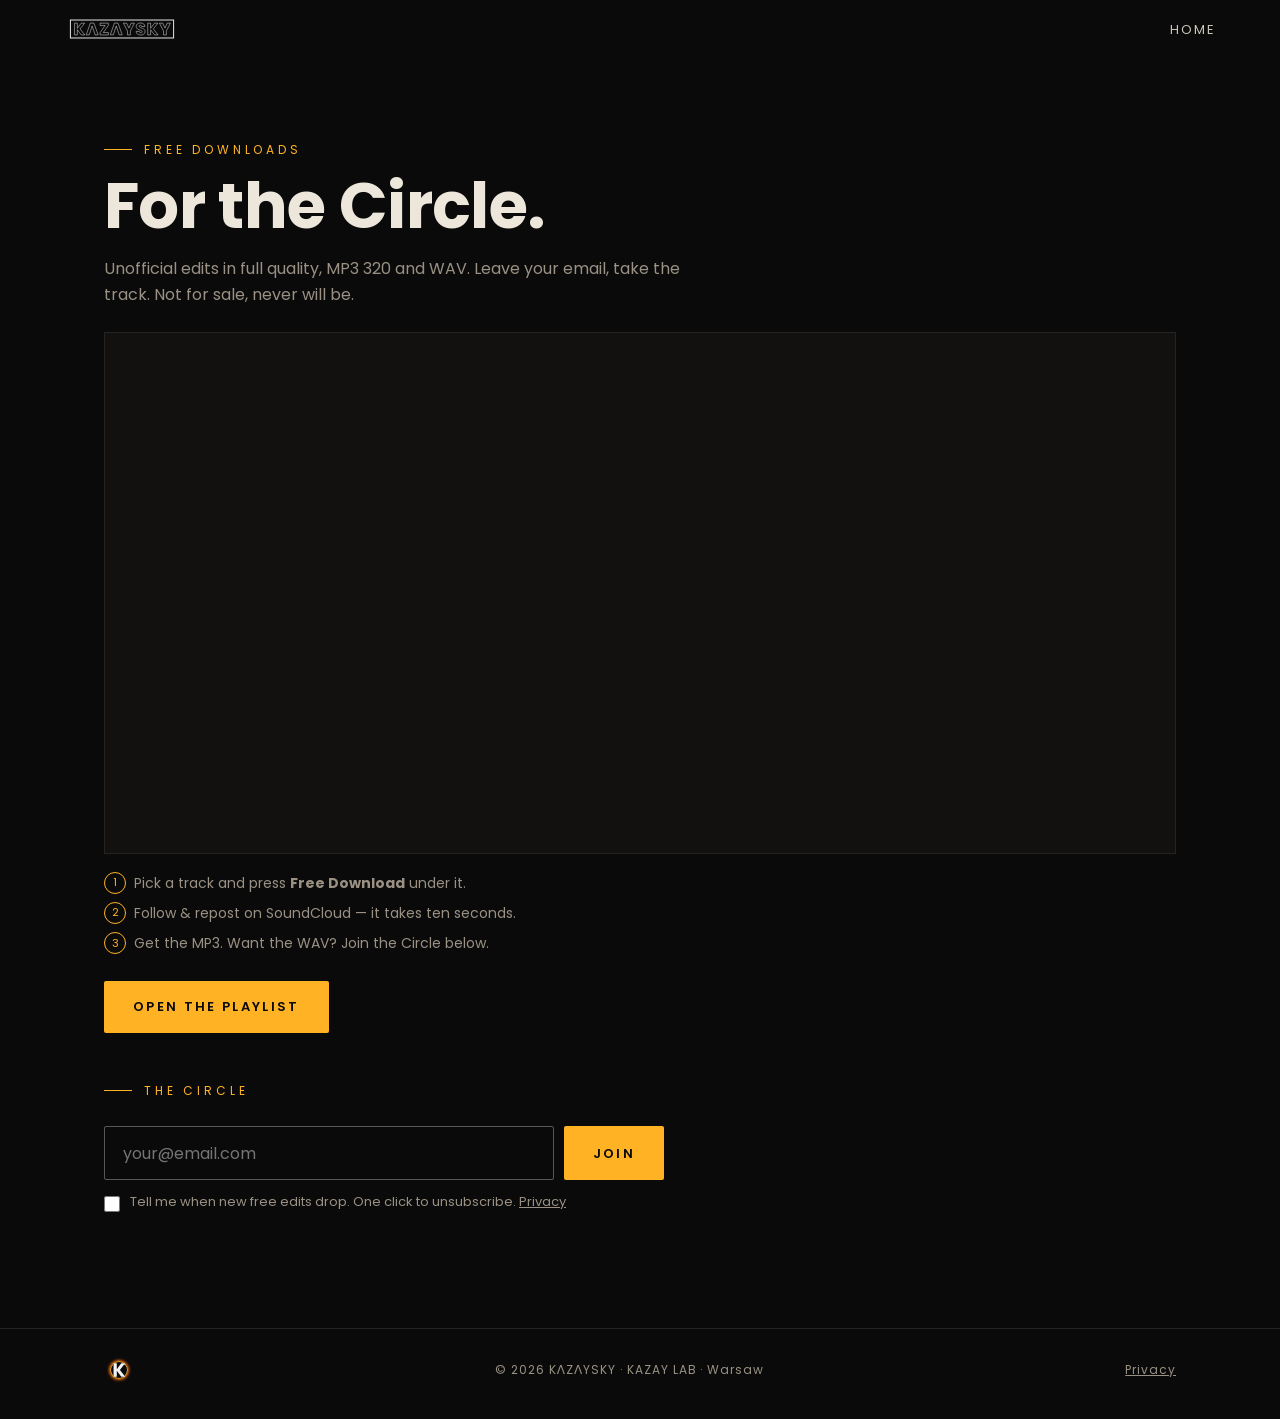
==== free/index.html @ 0b938a01 "Free steps: match Hypeddit flow (follow+repost → MP3, WAV via Circle) Co-Authored-By: Claude Opus 5." ====
<!doctype html>
<html lang="en"><head><meta charset="utf-8"><meta name="viewport" content="width=device-width, initial-scale=1, viewport-fit=cover">
<title>Free downloads — KΛZΛYSKY</title><meta name="description" content="Free KAZAYSKY bootlegs and remixes in MP3 320 and WAV."><meta name="theme-color" content="#0a0a0a"><link rel="canonical" href="https://kazaysky.com/free/">
<meta property="og:title" content="Free downloads — KΛZΛYSKY"><meta property="og:description" content="Free KAZAYSKY bootlegs and remixes in MP3 320 and WAV."><meta property="og:image" content="https://kazaysky.com/assets/img/og.jpg"><meta name="twitter:card" content="summary_large_image">
<link rel="icon" href="/assets/k-sun.svg" type="image/svg+xml">
<link rel="preconnect" href="https://fonts.googleapis.com"><link rel="preconnect" href="https://fonts.gstatic.com" crossorigin>
<link href="https://fonts.googleapis.com/css2?family=Lora:ital,wght@1,400;1,500&family=Poppins:wght@300;400;600;700&display=swap" rel="stylesheet">
<link rel="stylesheet" href="/assets/style.css?v=3"></head><body>

<nav class="nav solid" aria-label="Main"><a class="brand" href="/"><img src="/assets/logo-wide.svg" alt="KΛZΛYSKY" width="156" height="26"></a><ul style="display:flex"><li><a href="/">Home</a></li></ul></nav>
<main><section style="padding-top:140px"><div class="wrap">
<p class="kicker">Free downloads</p><h2>For the Circle.</h2>
<p class="body">Unofficial edits in full quality, MP3 320 and WAV. Leave your email, take the track. Not for sale, never will be.</p>
<div class="playlist"><iframe class="sc-list" data-sc="freePlaylist" data-height="520" title="Free downloads playlist on SoundCloud" loading="lazy" allow="autoplay"></iframe></div>
<ol class="steps"><li>Pick a track and press <b>Free Download</b> under it.</li><li>Follow &amp; repost on SoundCloud — it takes ten seconds.</li><li>Get the MP3. Want the WAV? Join the Circle below.</li></ol>
<div class="btn-row" style="margin-top:26px"><a class="btn btn-amber" data-href="freePlaylist" href="https://soundcloud.com/kazaysky" target="_blank" rel="noopener">Open the playlist</a></div>
<form class="form" data-form="newsletter" novalidate style="margin:48px 0 0;max-width:560px">
  <p class="kicker">The Circle</p>
  <div class="row"><label class="sr" for="f-email">Email</label><input id="f-email" type="email" name="email" placeholder="your@email.com" autocomplete="email" required><button class="btn btn-amber" type="submit">Join</button></div>
  <label class="consent"><input type="checkbox" name="consent"> <span>Tell me when new free edits drop. One click to unsubscribe. <a href="/privacy/">Privacy</a></span></label>
  <p class="msg" role="status" aria-live="polite"></p>
</form>
</div></section></main>
<footer><div class="wrap"><img src="/assets/k-sun.svg" alt="" width="30" height="30"><span>© <span data-year>2026</span> KΛZΛYSKY · KAZAY LAB · Warsaw</span><a href="/privacy/">Privacy</a></div></footer>
<script src="/assets/app.js?v=4"></script></body></html>
---- assets/style.css ----
/* KΛZΛYSKY — kazaysky.com
   Matte black, amber light, glitch. Mobile first. */
:root{
  --bg:#0a0a0a; --bg-2:#121110; --line:#262320;
  --text:#ede6da; --muted:#9a9184; --amber:#ffb224; --amber-deep:#e8590c;
  --sans:'Poppins',system-ui,-apple-system,sans-serif; --serif:'Lora',Georgia,serif;
  --pad:clamp(20px,5vw,64px); --max:1200px;
}
*{box-sizing:border-box;margin:0;padding:0}
html{scroll-behavior:smooth;-webkit-text-size-adjust:100%}
body{background:var(--bg);color:var(--text);font-family:var(--sans);font-weight:400;line-height:1.6;overflow-x:hidden}
img,video{display:block;max-width:100%}
a{color:inherit}
::selection{background:var(--amber);color:#000}
.wrap{max-width:var(--max);margin:0 auto;padding:0 var(--pad)}

/* ---------- nav ---------- */
.nav{position:fixed;inset:0 0 auto 0;z-index:50;display:flex;align-items:center;justify-content:space-between;padding:16px var(--pad);transition:background .3s,backdrop-filter .3s}
.nav.solid{background:rgba(10,10,10,.82);backdrop-filter:blur(12px);-webkit-backdrop-filter:blur(12px);border-bottom:1px solid var(--line)}
.nav .brand img{height:26px;width:auto}
.nav ul{list-style:none;display:none;gap:28px}
.nav ul a{text-decoration:none;font-size:13px;letter-spacing:.16em;text-transform:uppercase;color:var(--text);opacity:.85}
.nav ul a:hover{color:var(--amber);opacity:1}
.burger{background:none;border:0;width:40px;height:40px;display:grid;place-items:center;cursor:pointer}
.burger span{display:block;width:24px;height:2px;background:var(--text);box-shadow:0 7px 0 var(--text),0 -7px 0 var(--text)}
.nav.open{background:rgba(10,10,10,.97);bottom:0;align-items:flex-start;flex-wrap:wrap}
.nav.open ul{display:flex;flex-direction:column;width:100%;gap:22px;padding:48px 0 0}
.nav.open ul a{font-size:22px}
@media(min-width:900px){.nav ul{display:flex}.burger{display:none}}

/* ---------- buttons ---------- */
.btn{display:inline-flex;align-items:center;justify-content:center;gap:10px;min-height:52px;padding:0 28px;border-radius:2px;font:600 13px/1 var(--sans);letter-spacing:.18em;text-transform:uppercase;text-decoration:none;cursor:pointer;transition:transform .2s,box-shadow .2s,background .2s,color .2s;border:1px solid transparent}
.btn-amber{background:var(--amber);color:#0a0a0a;box-shadow:0 0 0 rgba(255,178,36,0)}
.btn-amber:hover{box-shadow:0 0 34px rgba(255,178,36,.45);transform:translateY(-1px)}
.btn-ghost{border-color:rgba(237,230,218,.4);color:var(--text);background:rgba(10,10,10,.25)}
.btn-ghost:hover{border-color:var(--amber);color:var(--amber)}
.btn-row{display:flex;flex-wrap:wrap;gap:12px}

/* ---------- hero ---------- */
.hero{position:relative;min-height:100svh;display:flex;align-items:flex-end;overflow:hidden}
.hero video,.hero .poster{position:absolute;inset:0;width:100%;height:100%;object-fit:cover}
.hero::after{content:"";position:absolute;inset:0;background:linear-gradient(180deg,rgba(10,10,10,.6) 0%,rgba(10,10,10,0) 24%,rgba(10,10,10,.1) 50%,rgba(10,10,10,.94) 84%,#0a0a0a 100%),radial-gradient(ellipse 80% 60% at 50% 110%,rgba(232,89,12,.28),transparent 70%)}
.hero::before{content:"";position:absolute;inset:-10%;z-index:1;pointer-events:none;background:radial-gradient(circle at 30% 70%,rgba(255,178,36,.10),transparent 45%),radial-gradient(circle at 75% 30%,rgba(232,89,12,.10),transparent 40%);animation:drift 18s ease-in-out infinite alternate;mix-blend-mode:screen}
@keyframes drift{from{transform:translate3d(-3%,2%,0) scale(1)}to{transform:translate3d(3%,-2%,0) scale(1.08)}}
@media(prefers-reduced-motion:reduce){.hero::before{animation:none}}
.hero-in{position:relative;z-index:2;width:100%;padding:0 var(--pad) clamp(40px,8vh,90px);max-width:var(--max);margin:0 auto}
.hero .logo{width:min(74vw,460px);height:auto;margin:0 0 18px -6px;filter:drop-shadow(0 4px 24px rgba(0,0,0,.6))}
.hero .tag{font:italic 500 clamp(19px,2.4vw,26px)/1.35 var(--serif);margin-bottom:8px}
.hero .genre{font-size:13px;letter-spacing:.28em;text-transform:uppercase;color:var(--amber);margin-bottom:6px}
.hero .role{font-size:12px;letter-spacing:.32em;text-transform:uppercase;color:var(--muted);margin-bottom:28px}
.scroll-cue{position:absolute;right:var(--pad);bottom:clamp(40px,8vh,90px);z-index:2;writing-mode:vertical-rl;font-size:11px;letter-spacing:.3em;text-transform:uppercase;color:var(--muted);display:none}
@media(min-width:900px){.scroll-cue{display:block}}

/* ---------- sections ---------- */
section{padding:clamp(72px,12vw,140px) 0;position:relative}
.kicker{font-size:12px;letter-spacing:.32em;text-transform:uppercase;color:var(--amber);margin-bottom:14px;display:flex;align-items:center;gap:12px}
.kicker::before{content:"";width:28px;height:1px;background:var(--amber)}
h2{font:700 clamp(34px,6vw,64px)/1.02 var(--sans);letter-spacing:-.01em;margin-bottom:18px}
h3{font:600 20px/1.25 var(--sans)}
.lede{font:italic 400 clamp(18px,2vw,22px)/1.5 var(--serif);color:var(--text);max-width:40ch}
p.body{color:var(--muted);max-width:60ch}
.hr{height:1px;background:linear-gradient(90deg,transparent,var(--amber),transparent);opacity:.5;margin:0 auto;max-width:var(--max)}

/* release */
.release{display:grid;gap:clamp(28px,5vw,64px);align-items:center}
@media(min-width:900px){.release{grid-template-columns:1fr 1fr}}
.cover{position:relative;aspect-ratio:1;box-shadow:0 30px 80px rgba(232,89,12,.18)}
.cover img{width:100%;height:100%;object-fit:cover}
.status{display:inline-block;font-size:11px;letter-spacing:.24em;text-transform:uppercase;border:1px solid var(--amber);color:var(--amber);padding:6px 12px;margin-bottom:18px}
.countdown{display:flex;gap:22px;margin:22px 0 26px}
.countdown div{text-align:left}
.countdown b{display:block;font:700 34px/1 var(--sans);font-variant-numeric:tabular-nums}
.countdown small{font-size:10px;letter-spacing:.24em;color:var(--muted);text-transform:uppercase}
.platforms{display:flex;flex-wrap:wrap;gap:10px;margin-top:22px}
.platforms a{font-size:12px;letter-spacing:.14em;text-transform:uppercase;text-decoration:none;border:1px solid var(--line);padding:12px 16px;color:var(--text)}
.platforms a:hover{border-color:var(--amber);color:var(--amber)}
.sc{margin-top:26px;border:0;width:100%;height:166px;filter:grayscale(.2)}
.more-tracks{margin-top:48px;display:grid;gap:1px;background:var(--line);border:1px solid var(--line)}
.more-tracks a{display:flex;justify-content:space-between;align-items:center;gap:16px;padding:18px 20px;background:var(--bg);text-decoration:none;transition:background .2s}
.more-tracks a:hover{background:var(--bg-2)}
.more-tracks span{color:var(--muted);font-size:12px;letter-spacing:.14em;text-transform:uppercase;white-space:nowrap}

/* film */
.film{display:grid;gap:clamp(28px,5vw,64px);align-items:center}
@media(min-width:900px){.film{grid-template-columns:minmax(0,420px) 1fr}}
.reel{position:relative;aspect-ratio:9/16;max-height:82vh;background:#000;overflow:hidden;border:1px solid var(--line)}
.reel video{width:100%;height:100%;object-fit:cover}
.sound{position:absolute;left:14px;bottom:14px;z-index:2;background:rgba(10,10,10,.7);border:1px solid rgba(237,230,218,.35);color:var(--text);font:600 11px/1 var(--sans);letter-spacing:.2em;text-transform:uppercase;padding:11px 14px;cursor:pointer}
.sound[aria-pressed=true]{background:var(--amber);color:#000;border-color:var(--amber)}

/* free downloads */
.cards{display:grid;gap:18px;margin-top:40px}
@media(min-width:760px){.cards{grid-template-columns:repeat(2,1fr)}}
.card{position:relative;display:block;text-decoration:none;overflow:hidden;border:1px solid var(--line);background:var(--bg-2);aspect-ratio:4/5}
@media(min-width:760px){.card{aspect-ratio:4/3}}
.card img{position:absolute;inset:0;width:100%;height:100%;object-fit:cover;opacity:.75;transition:transform .8s,opacity .4s}
.card:hover img{transform:scale(1.04);opacity:.9}
.card::after{content:"";position:absolute;inset:0;background:linear-gradient(180deg,transparent 35%,rgba(10,10,10,.95))}
.card .meta{position:absolute;left:0;right:0;bottom:0;z-index:2;padding:24px}
.card .orig{font-size:12px;letter-spacing:.2em;text-transform:uppercase;color:var(--muted)}
.card h3{font-size:clamp(22px,3vw,30px);margin:4px 0 14px}
.card .go{font-size:12px;letter-spacing:.2em;text-transform:uppercase;color:var(--amber)}

/* live */
.live{display:grid;gap:clamp(28px,5vw,64px);align-items:center}
@media(min-width:900px){.live{grid-template-columns:1.1fr 1fr}}
.live figure{position:relative;aspect-ratio:4/5;overflow:hidden}
.live figure img{width:100%;height:100%;object-fit:cover}
.facts{list-style:none;margin:24px 0 30px;display:grid;gap:10px}
.facts li{padding-left:22px;position:relative;color:var(--muted)}
.facts li::before{content:"";position:absolute;left:0;top:.75em;width:10px;height:1px;background:var(--amber)}

/* gallery */
.gallery{display:grid;grid-template-columns:repeat(2,1fr);gap:6px;margin-top:40px}
@media(min-width:900px){.gallery{grid-template-columns:repeat(3,1fr)}}
.gallery button{border:0;padding:0;background:#000;cursor:zoom-in;aspect-ratio:3/2;overflow:hidden}
.gallery img{width:100%;height:100%;object-fit:cover;transition:transform .6s,filter .4s;filter:saturate(.95)}
.gallery button:hover img{transform:scale(1.04)}
.lightbox{position:fixed;inset:0;z-index:80;background:rgba(5,5,5,.96);display:none;align-items:center;justify-content:center;padding:20px}
.lightbox.on{display:flex}
.lightbox img{max-height:90vh;width:auto}
.lightbox button{position:absolute;top:14px;right:14px;background:none;border:1px solid var(--line);color:var(--text);width:44px;height:44px;font-size:22px;cursor:pointer}

/* newsletter */
.circle{text-align:center;background:radial-gradient(ellipse at 50% 120%,rgba(255,160,0,.18),transparent 60%)}
.circle .lede{margin:0 auto 30px}
.form{display:flex;flex-direction:column;gap:12px;max-width:520px;margin:0 auto}
@media(min-width:560px){.form .row{display:flex;gap:10px}.form .row input{flex:1}}
.form input[type=email]{width:100%;min-height:54px;background:transparent;border:1px solid rgba(237,230,218,.35);color:var(--text);font:400 16px var(--sans);padding:0 18px;border-radius:2px}
.form input[type=email]:focus{outline:none;border-color:var(--amber)}
.form .row .btn{width:100%;margin-top:10px}
@media(min-width:560px){.form .row .btn{width:auto;margin-top:0}}
.consent{display:flex;gap:10px;align-items:flex-start;text-align:left;font-size:13px;color:var(--muted);cursor:pointer}
.consent input{margin-top:4px;accent-color:var(--amber);width:16px;height:16px;flex:none}
.consent a{color:var(--muted)}
.msg{min-height:1.4em;font-size:14px;color:var(--amber)}
.msg.err{color:#ff7a59}

/* contact + footer */
.contact{display:grid;gap:28px}
@media(min-width:900px){.contact{grid-template-columns:1fr 1fr}}
.mail{font:600 clamp(22px,3.4vw,36px)/1.2 var(--sans);text-decoration:none;border-bottom:1px solid var(--amber);word-break:break-all}
.mail:hover{color:var(--amber)}
.socials{display:flex;flex-wrap:wrap;gap:10px 22px;margin-top:22px}
.socials a{font-size:12px;letter-spacing:.2em;text-transform:uppercase;text-decoration:none;color:var(--muted)}
.socials a:hover{color:var(--amber)}
footer{border-top:1px solid var(--line);padding:34px 0 46px;color:var(--muted);font-size:12px;letter-spacing:.08em}
footer .wrap{display:flex;flex-wrap:wrap;gap:12px 28px;justify-content:space-between;align-items:center}
footer img{height:30px;width:30px}
footer a{color:var(--muted)}

/* gate pages */
.gate{min-height:100svh;display:grid}
@media(min-width:900px){.gate{grid-template-columns:1fr 1fr}}
.gate-art{position:relative;min-height:46vh;overflow:hidden}
.gate-art img{position:absolute;inset:0;width:100%;height:100%;object-fit:cover}
.gate-art::after{content:"";position:absolute;inset:0;background:linear-gradient(180deg,rgba(10,10,10,.3),rgba(10,10,10,0) 30%,rgba(10,10,10,.85) 100%)}
@media(min-width:900px){.gate-art::after{background:linear-gradient(90deg,rgba(10,10,10,0) 60%,#0a0a0a)}}
.gate-body{padding:clamp(28px,6vw,80px) var(--pad);display:flex;flex-direction:column;justify-content:center;max-width:620px}
.gate-body h1{font:700 clamp(30px,5vw,52px)/1.05 var(--sans);margin:8px 0 6px}
.gate-body .orig{font-size:12px;letter-spacing:.24em;text-transform:uppercase;color:var(--muted)}
.gate-body .form{margin:26px 0 0;max-width:none}
.steps{list-style:none;counter-reset:s;margin:22px 0 0;display:grid;gap:8px;color:var(--muted);font-size:14px}
.steps li{counter-increment:s;padding-left:30px;position:relative}
.steps li::before{content:counter(s);position:absolute;left:0;top:0;width:20px;height:20px;border:1px solid var(--amber);color:var(--amber);font-size:11px;display:grid;place-items:center;border-radius:50%}
.dl-list{display:grid;gap:12px;margin-top:26px}
.small{font-size:13px;color:var(--muted)}
.back{position:fixed;top:16px;left:var(--pad);z-index:5;font-size:12px;letter-spacing:.2em;text-transform:uppercase;text-decoration:none;color:var(--text);background:rgba(10,10,10,.6);padding:10px 14px}
.legal{max-width:720px;padding:120px var(--pad) 80px;margin:0 auto}
.legal h1{font:700 36px/1.1 var(--sans);margin-bottom:24px}
.legal h2{font-size:20px;margin:28px 0 8px}
.legal p,.legal li{color:var(--muted);margin-bottom:10px}
.legal ul{padding-left:20px}

/* reveal */
.rv{opacity:0;transform:translateY(24px);transition:opacity .9s ease,transform .9s ease}
.rv.in{opacity:1;transform:none}
@media(prefers-reduced-motion:reduce){.rv{opacity:1;transform:none;transition:none}html{scroll-behavior:auto}}
.sr{position:absolute;width:1px;height:1px;overflow:hidden;clip:rect(0 0 0 0)}
[hidden]{display:none!important}


/* ---- v3: duotone + gradients ---- */
.hero::after{background:
  linear-gradient(90deg,rgba(10,10,10,.85) 0%,rgba(10,10,10,.35) 38%,rgba(10,10,10,0) 65%),
  linear-gradient(180deg,rgba(10,10,10,.55) 0%,rgba(10,10,10,0) 22%,rgba(10,10,10,0) 52%,rgba(10,10,10,.9) 84%,#0a0a0a 100%),
  radial-gradient(ellipse 70% 55% at 75% 35%,rgba(255,178,36,.10),transparent 70%)!important}
@media(max-aspect-ratio:1/1){.hero::after{background:
  linear-gradient(180deg,rgba(10,10,10,.6) 0%,rgba(10,10,10,0) 20%,rgba(10,10,10,.15) 45%,rgba(10,10,10,.92) 78%,#0a0a0a 100%),
  radial-gradient(ellipse 90% 50% at 50% 30%,rgba(255,178,36,.10),transparent 70%)!important}}
.hero::before{display:none}
.fade{position:relative}
.fade::after{content:"";position:absolute;inset:0;pointer-events:none;background:linear-gradient(180deg,rgba(10,10,10,0) 55%,rgba(10,10,10,.85) 100%),linear-gradient(90deg,rgba(10,10,10,.25),transparent 40%)}
.card img{opacity:.9}
.gallery button{position:relative}
.gallery button::after{content:"";position:absolute;inset:0;background:linear-gradient(180deg,transparent 60%,rgba(10,10,10,.55));pointer-events:none}
.catalog{display:grid;gap:34px;margin-top:56px}
@media(min-width:900px){.catalog{grid-template-columns:1fr 1fr}}
.catalog .kicker{margin-bottom:12px}
.sc-list,.sp{width:100%;border:0;display:block}
.sp{height:352px;border-radius:12px}
.playlist{margin-top:36px;border:1px solid var(--line);background:var(--bg-2)}

/* ---- v4 hero: one photo, text in its own space ---- */
.hero{min-height:auto;display:flex;flex-direction:column;align-items:stretch;justify-content:flex-start}
.hero::before,.hero::after{display:none!important}
.hero-media{position:relative;width:100%;height:64svh;min-height:380px;overflow:hidden}
.hero-media video{position:absolute;inset:0;width:100%;height:100%;object-fit:cover;object-position:50% 35%}
.hero-media::after{content:"";position:absolute;inset:0;background:linear-gradient(180deg,rgba(10,10,10,.45) 0%,rgba(10,10,10,0) 20%,rgba(10,10,10,0) 62%,#0a0a0a 100%)}
.hero-in{position:relative;z-index:2;padding:0 var(--pad) 56px;margin-top:-56px}
.wordmark{font:700 clamp(46px,12vw,112px)/.92 var(--sans);letter-spacing:.04em;margin:6px 0 14px;color:var(--text)}
.hero .genre{margin-bottom:4px}
.hero .tag{margin-bottom:6px}
@media(min-width:900px){
  .hero{min-height:100svh;flex-direction:row;align-items:center}
  .hero-media{position:absolute;top:0;right:0;bottom:0;width:62%;height:auto;min-height:0}
  .hero-media::after{background:
    linear-gradient(90deg,#0a0a0a 0%,rgba(10,10,10,.55) 22%,rgba(10,10,10,0) 48%),
    linear-gradient(180deg,rgba(10,10,10,.5) 0%,rgba(10,10,10,0) 18%,rgba(10,10,10,0) 75%,#0a0a0a 100%)}
  .hero-in{margin:0 auto;padding:120px var(--pad) 80px;width:100%;max-width:var(--max)}
  .hero-in>*{max-width:46%}
  .wordmark{max-width:none!important}
}
@media(min-width:900px){.wordmark{font-size:clamp(56px,6vw,92px)}}
@media(max-width:899px){.hero .genre{font-size:11px;letter-spacing:.22em}}

/* ---- v5: tighter rhythm between sections ---- */
section{padding:clamp(44px,6.5vw,84px) 0}
.hero-in{padding-bottom:28px}
@media(min-width:900px){.hero-in{padding-bottom:64px}}
.catalog{margin-top:36px}
.cards,.gallery{margin-top:28px}
.playlist{margin-top:24px}
.steps{margin-top:18px}
.circle{padding-block:clamp(48px,7vw,90px)}
footer{padding:26px 0 34px}
.hr{opacity:.35}
.catalog{grid-template-columns:1fr!important}.catalog:not(:has(> :not([hidden]))){display:none}
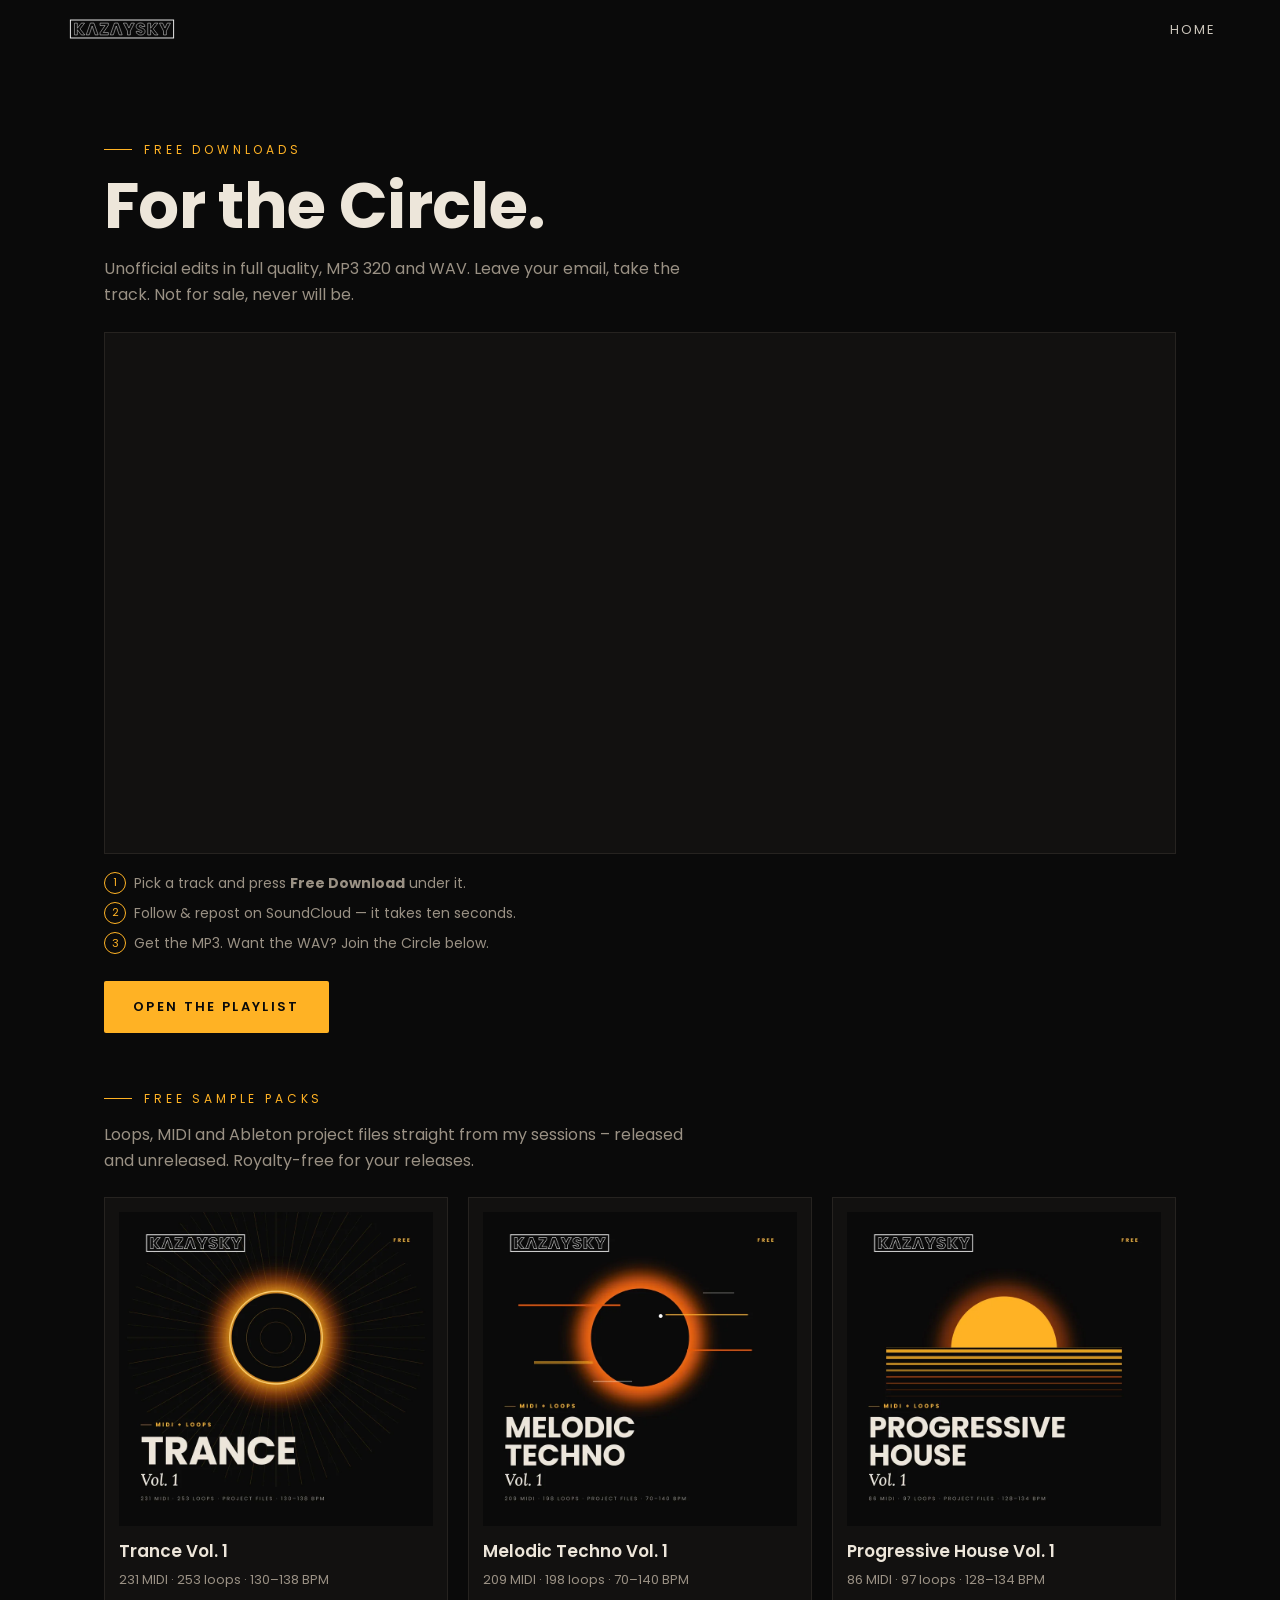
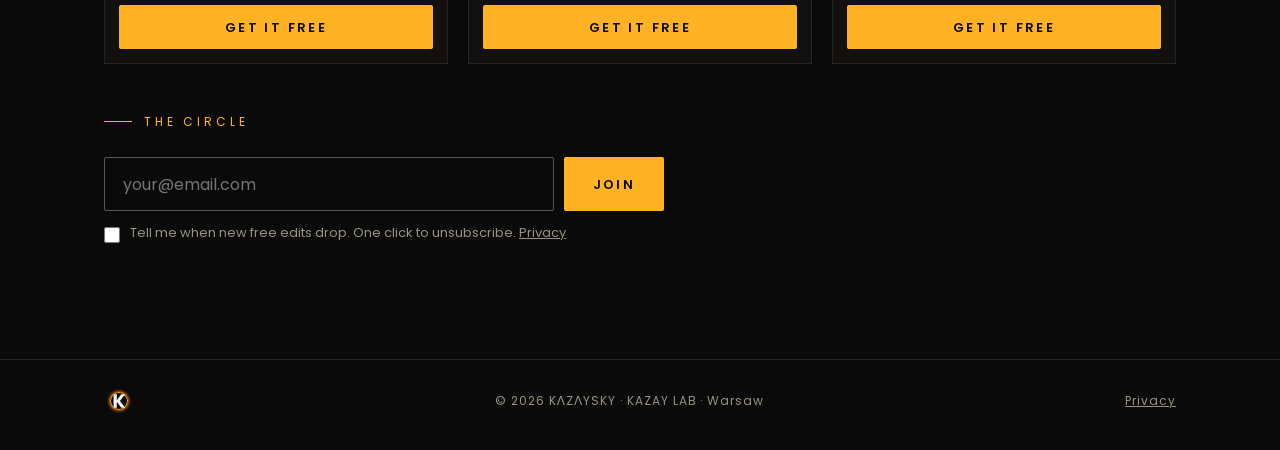
==== commit 27e887e5: "Free packs: add Gumroad links Co-Authored-By: Claude Opus 5.5 <noreply@anthropic.com> Claude-Session" ====
--- a/free/index.html
+++ b/free/index.html
@@ -1,11 +1,11 @@
 <!doctype html>
 <html lang="en"><head><meta charset="utf-8"><meta name="viewport" content="width=device-width, initial-scale=1, viewport-fit=cover">
-<title>Free downloads — KΛZΛYSKY</title><meta name="description" content="Free KAZAYSKY bootlegs and remixes in MP3 320 and WAV."><meta name="theme-color" content="#0a0a0a"><link rel="canonical" href="https://kazaysky.com/free/">
-<meta property="og:title" content="Free downloads — KΛZΛYSKY"><meta property="og:description" content="Free KAZAYSKY bootlegs and remixes in MP3 320 and WAV."><meta property="og:image" content="https://kazaysky.com/assets/img/og.jpg"><meta name="twitter:card" content="summary_large_image">
+<title>Free downloads — KΛZΛYSKY</title><meta name="description" content="Free KAZAYSKY bootlegs, remixes and sample packs."><meta name="theme-color" content="#0a0a0a"><link rel="canonical" href="https://kazaysky.com/free/">
+<meta property="og:title" content="Free downloads — KΛZΛYSKY"><meta property="og:description" content="Free KAZAYSKY bootlegs, remixes and sample packs."><meta property="og:image" content="https://kazaysky.com/assets/img/og.jpg"><meta name="twitter:card" content="summary_large_image">
 <link rel="icon" href="/assets/k-sun.svg" type="image/svg+xml">
 <link rel="preconnect" href="https://fonts.googleapis.com"><link rel="preconnect" href="https://fonts.gstatic.com" crossorigin>
 <link href="https://fonts.googleapis.com/css2?family=Lora:ital,wght@1,400;1,500&family=Poppins:wght@300;400;600;700&display=swap" rel="stylesheet">
-<link rel="stylesheet" href="/assets/style.css?v=3"></head><body>
+<link rel="stylesheet" href="/assets/style.css?v=4"></head><body>
 
 <nav class="nav solid" aria-label="Main"><a class="brand" href="/"><img src="/assets/logo-wide.svg" alt="KΛZΛYSKY" width="156" height="26"></a><ul style="display:flex"><li><a href="/">Home</a></li></ul></nav>
 <main><section style="padding-top:140px"><div class="wrap">
@@ -14,6 +14,15 @@
 <div class="playlist"><iframe class="sc-list" data-sc="freePlaylist" data-height="520" title="Free downloads playlist on SoundCloud" loading="lazy" allow="autoplay"></iframe></div>
 <ol class="steps"><li>Pick a track and press <b>Free Download</b> under it.</li><li>Follow &amp; repost on SoundCloud — it takes ten seconds.</li><li>Get the MP3. Want the WAV? Join the Circle below.</li></ol>
 <div class="btn-row" style="margin-top:26px"><a class="btn btn-amber" data-href="freePlaylist" href="https://soundcloud.com/kazaysky" target="_blank" rel="noopener">Open the playlist</a></div>
+<div class="packs" data-packs hidden>
+  <p class="kicker">Free sample packs</p>
+  <p class="body">Loops, MIDI and Ableton project files straight from my sessions – released and unreleased. Royalty-free for your releases.</p>
+  <div class="pack-grid">
+    <a class="pack" data-pack="midiTrance" href="#" target="_blank" rel="noopener" hidden><img src="/assets/img/packs/midi-trance-vol1.webp" alt="KAZAYSKY Trance Vol. 1 cover" width="400" height="400" loading="lazy"><span class="pack-t">Trance Vol. 1</span><span class="pack-m">231 MIDI · 253 loops · 130–138 BPM</span><span class="btn btn-amber">Get it free</span></a>
+    <a class="pack" data-pack="midiTechno" href="#" target="_blank" rel="noopener" hidden><img src="/assets/img/packs/midi-techno-vol1.webp" alt="KAZAYSKY Melodic Techno Vol. 1 cover" width="400" height="400" loading="lazy"><span class="pack-t">Melodic Techno Vol. 1</span><span class="pack-m">209 MIDI · 198 loops · 70–140 BPM</span><span class="btn btn-amber">Get it free</span></a>
+    <a class="pack" data-pack="midiProgressive" href="#" target="_blank" rel="noopener" hidden><img src="/assets/img/packs/midi-progressive-vol1.webp" alt="KAZAYSKY Progressive House Vol. 1 cover" width="400" height="400" loading="lazy"><span class="pack-t">Progressive House Vol. 1</span><span class="pack-m">86 MIDI · 97 loops · 128–134 BPM</span><span class="btn btn-amber">Get it free</span></a>
+  </div>
+</div>
 <form class="form" data-form="newsletter" novalidate style="margin:48px 0 0;max-width:560px">
   <p class="kicker">The Circle</p>
   <div class="row"><label class="sr" for="f-email">Email</label><input id="f-email" type="email" name="email" placeholder="your@email.com" autocomplete="email" required><button class="btn btn-amber" type="submit">Join</button></div>
@@ -22,4 +31,4 @@
 </form>
 </div></section></main>
 <footer><div class="wrap"><img src="/assets/k-sun.svg" alt="" width="30" height="30"><span>© <span data-year>2026</span> KΛZΛYSKY · KAZAY LAB · Warsaw</span><a href="/privacy/">Privacy</a></div></footer>
-<script src="/assets/app.js?v=4"></script></body></html>+<script src="/assets/app.js?v=6"></script></body></html>
--- a/assets/style.css
+++ b/assets/style.css
@@ -236,3 +236,15 @@
 footer{padding:26px 0 34px}
 .hr{opacity:.35}
 .catalog{grid-template-columns:1fr!important}.catalog:not(:has(> :not([hidden]))){display:none}
+
+/* ---------- free MIDI packs ---------- */
+.packs{margin-top:56px}
+.packs[hidden],.pack[hidden]{display:none}
+.pack-grid{display:grid;gap:20px;margin-top:24px;grid-template-columns:1fr}
+@media(min-width:640px){.pack-grid{grid-template-columns:repeat(3,1fr)}}
+.pack{display:flex;flex-direction:column;gap:8px;text-decoration:none;border:1px solid var(--line);background:var(--bg-2);padding:14px;transition:border-color .2s}
+.pack:hover{border-color:var(--amber)}
+.pack img{width:100%;height:auto;aspect-ratio:1/1;object-fit:cover}
+.pack-t{font:600 17px/1.3 var(--sans);margin-top:6px}
+.pack-m{font-size:13px;color:var(--muted)}
+.pack .btn{margin-top:6px;min-height:44px}
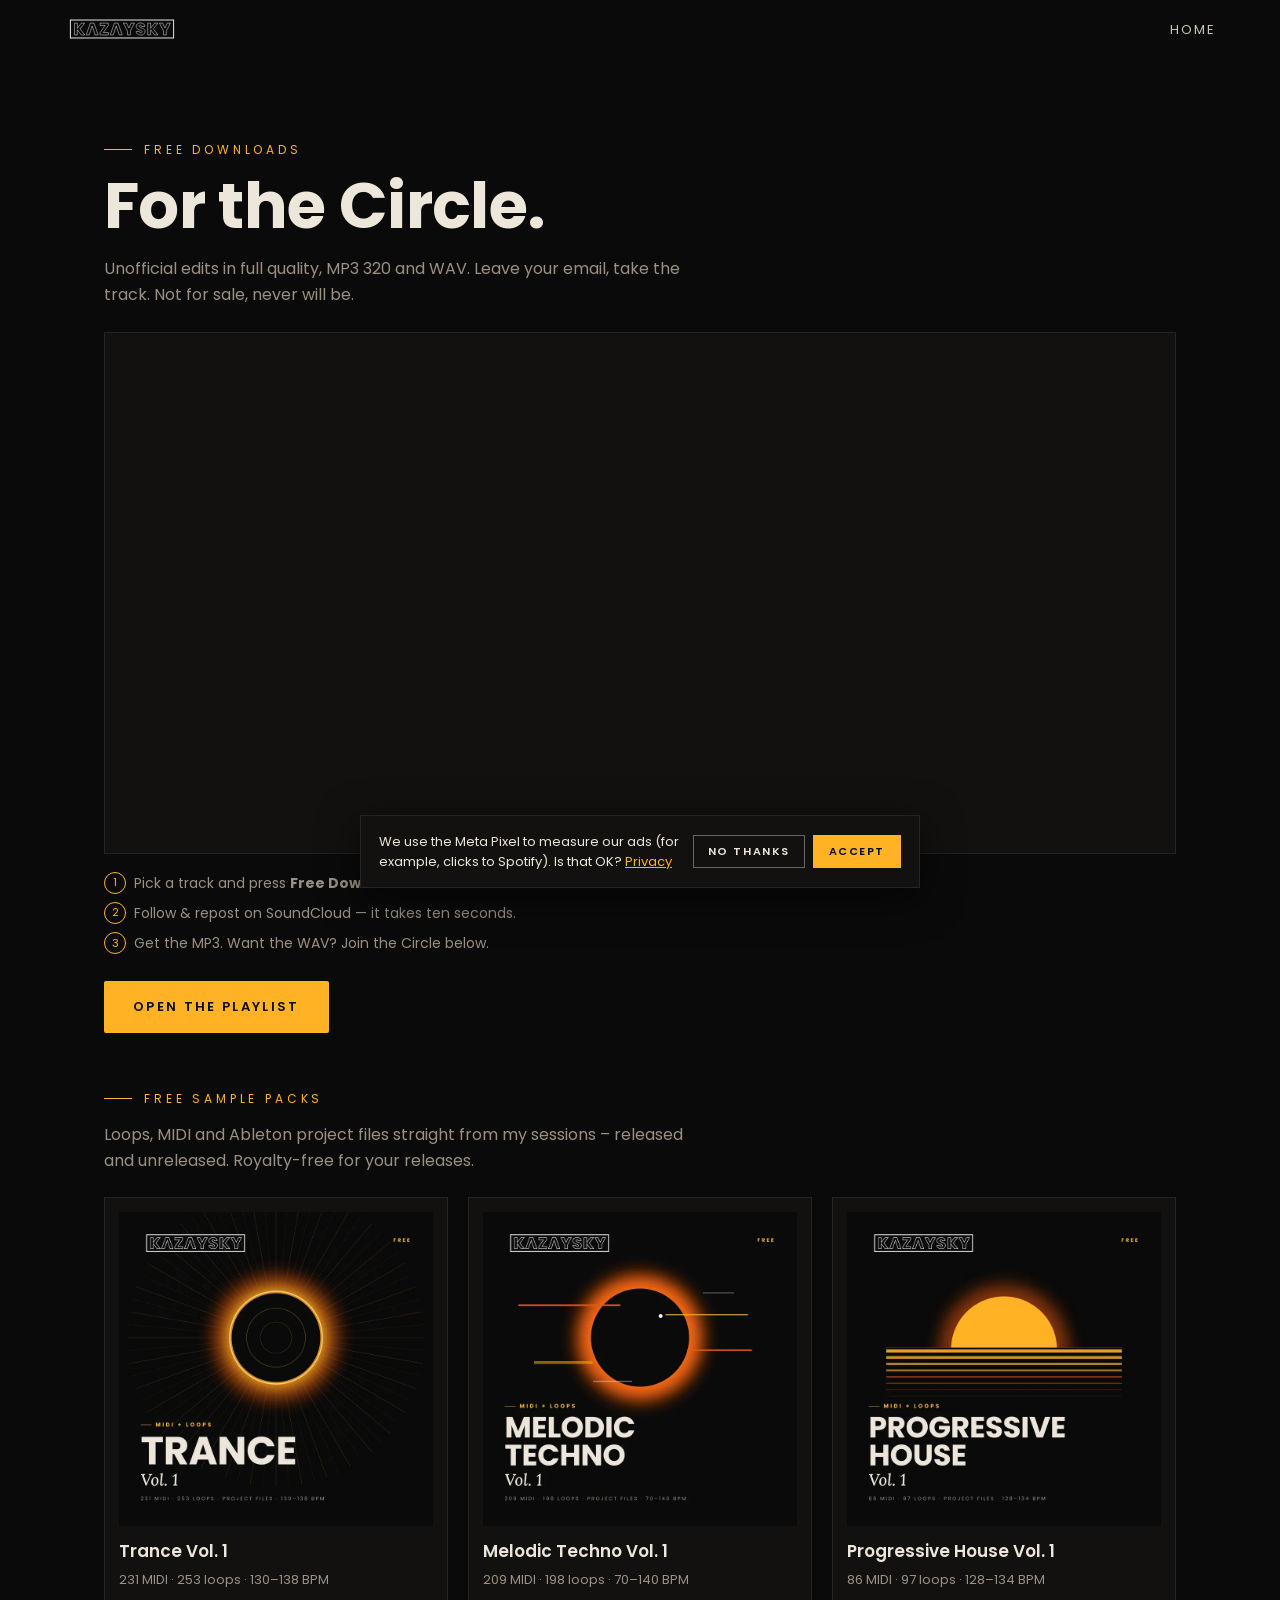
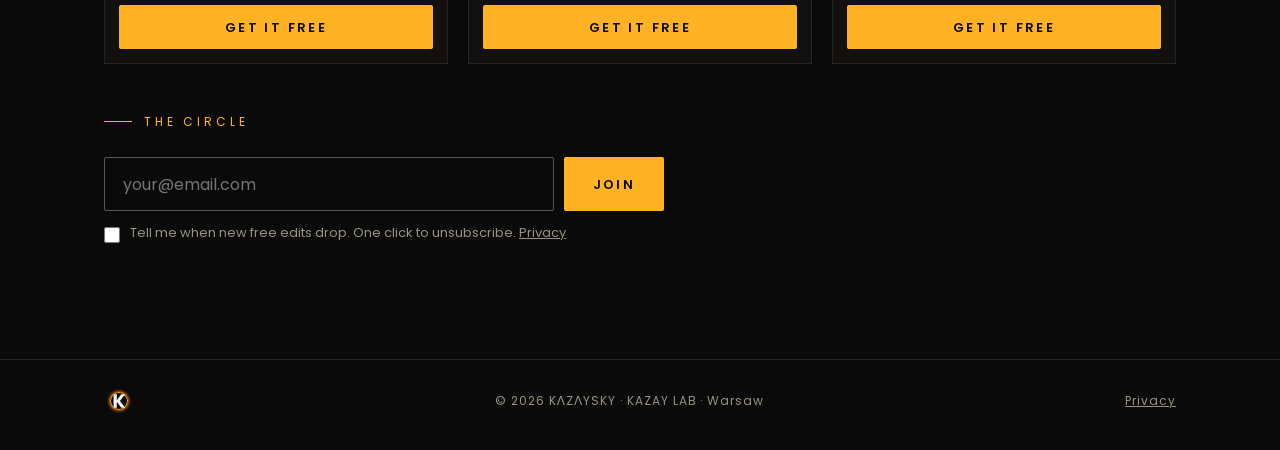
==== commit 3ab1baaf: "Meta Pixel with cookie consent, /listen/ landing for ads, privacy + meta texts - assets/pixel.js: co" ====
--- a/free/index.html
+++ b/free/index.html
@@ -31,4 +31,5 @@
 </form>
 </div></section></main>
 <footer><div class="wrap"><img src="/assets/k-sun.svg" alt="" width="30" height="30"><span>© <span data-year>2026</span> KΛZΛYSKY · KAZAY LAB · Warsaw</span><a href="/privacy/">Privacy</a></div></footer>
-<script src="/assets/app.js?v=6"></script></body></html>+<script src="/assets/app.js?v=7"></script>
+<script src="/assets/pixel.js?v=1"></script></body></html>
--- a/assets/style.css
+++ b/assets/style.css
@@ -248,3 +248,12 @@
 .pack-t{font:600 17px/1.3 var(--sans);margin-top:6px}
 .pack-m{font-size:13px;color:var(--muted)}
 .pack .btn{margin-top:6px;min-height:44px}
+
+/* ---------- official video: watch buttons + lightbox ---------- */
+.btn .play{width:11px;height:13px;fill:currentColor;margin-left:-4px}
+.vmodal{position:fixed;inset:0;z-index:100;background:rgba(5,5,5,.92);display:flex;align-items:center;justify-content:center;padding:clamp(12px,4vw,48px)}
+.vmodal[hidden]{display:none}
+.vframe{width:min(1200px,100%);aspect-ratio:16/9;background:#000;box-shadow:0 0 80px rgba(255,178,36,.18)}
+.vframe iframe{width:100%;height:100%;border:0;display:block}
+.vclose{position:absolute;top:12px;right:16px;width:48px;height:48px;border:0;background:none;color:var(--text);font:300 40px/1 var(--sans);cursor:pointer}
+.vclose:hover{color:var(--amber)}
